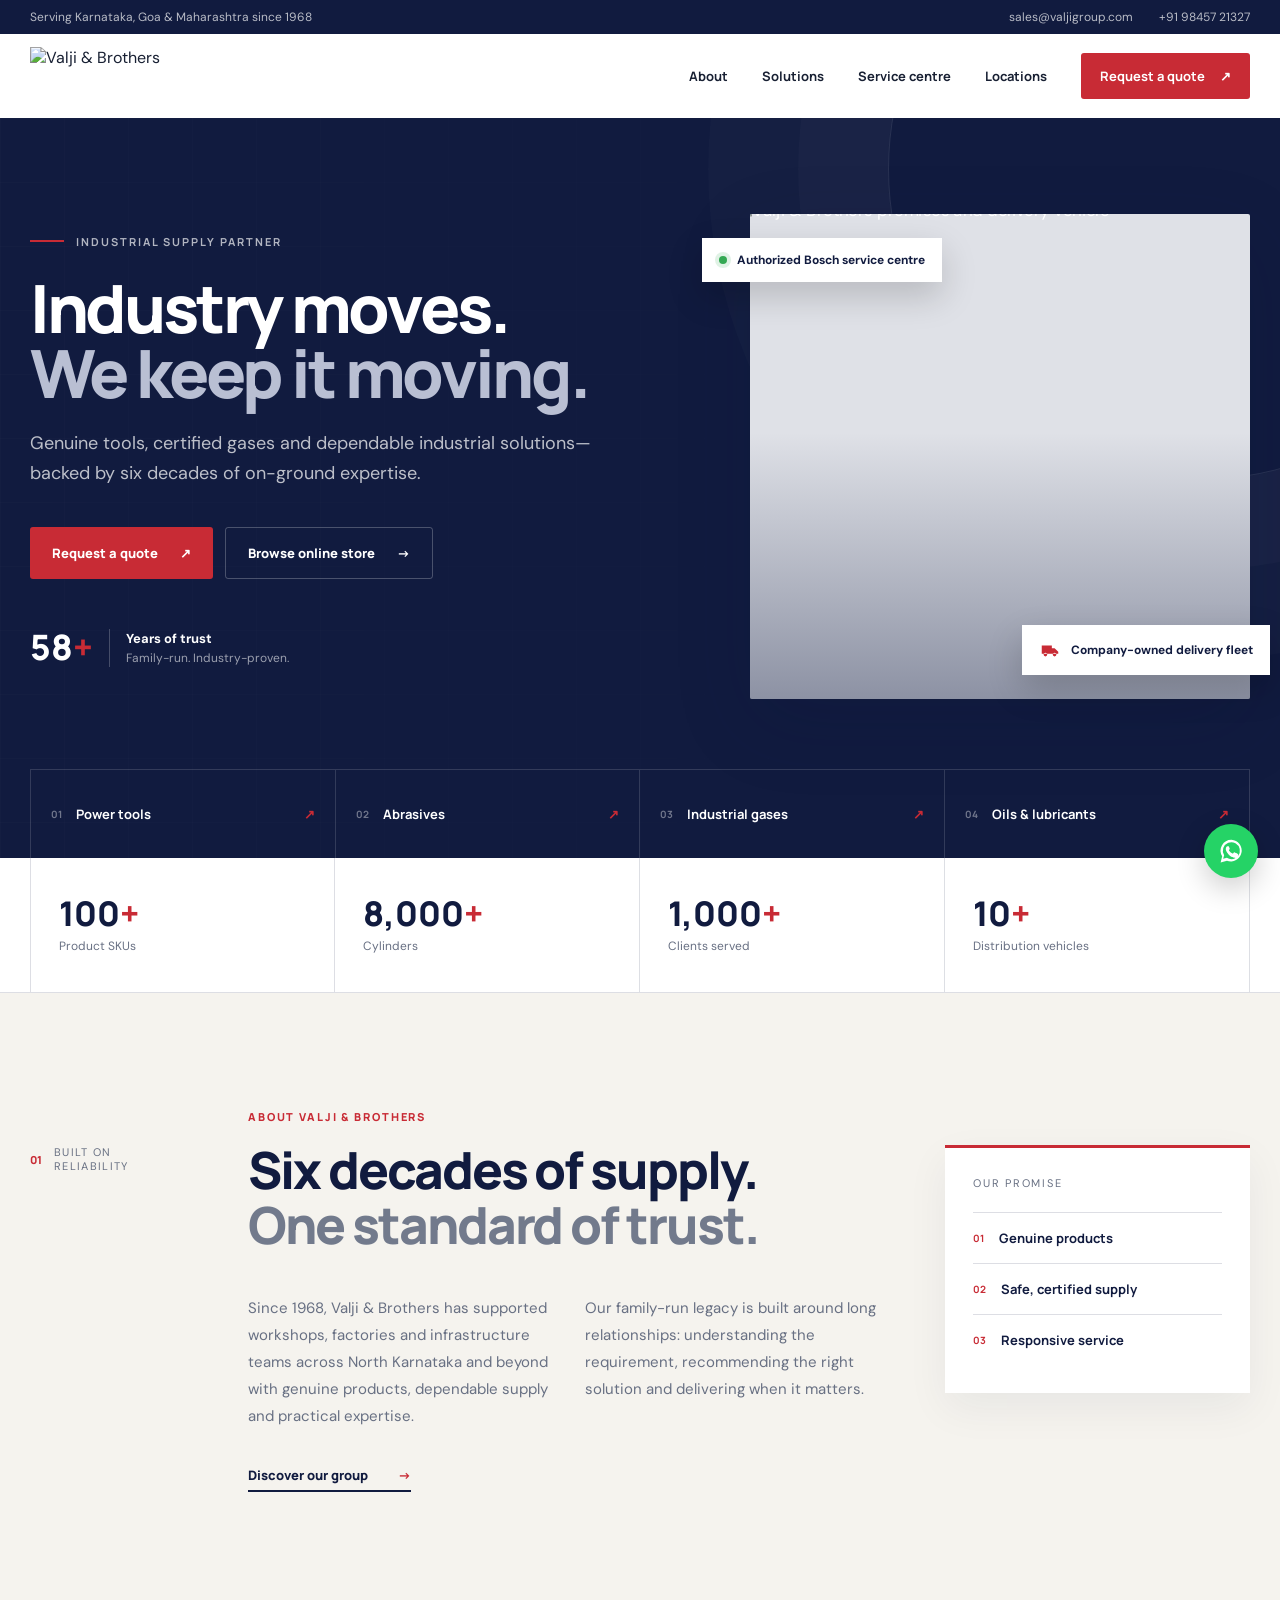
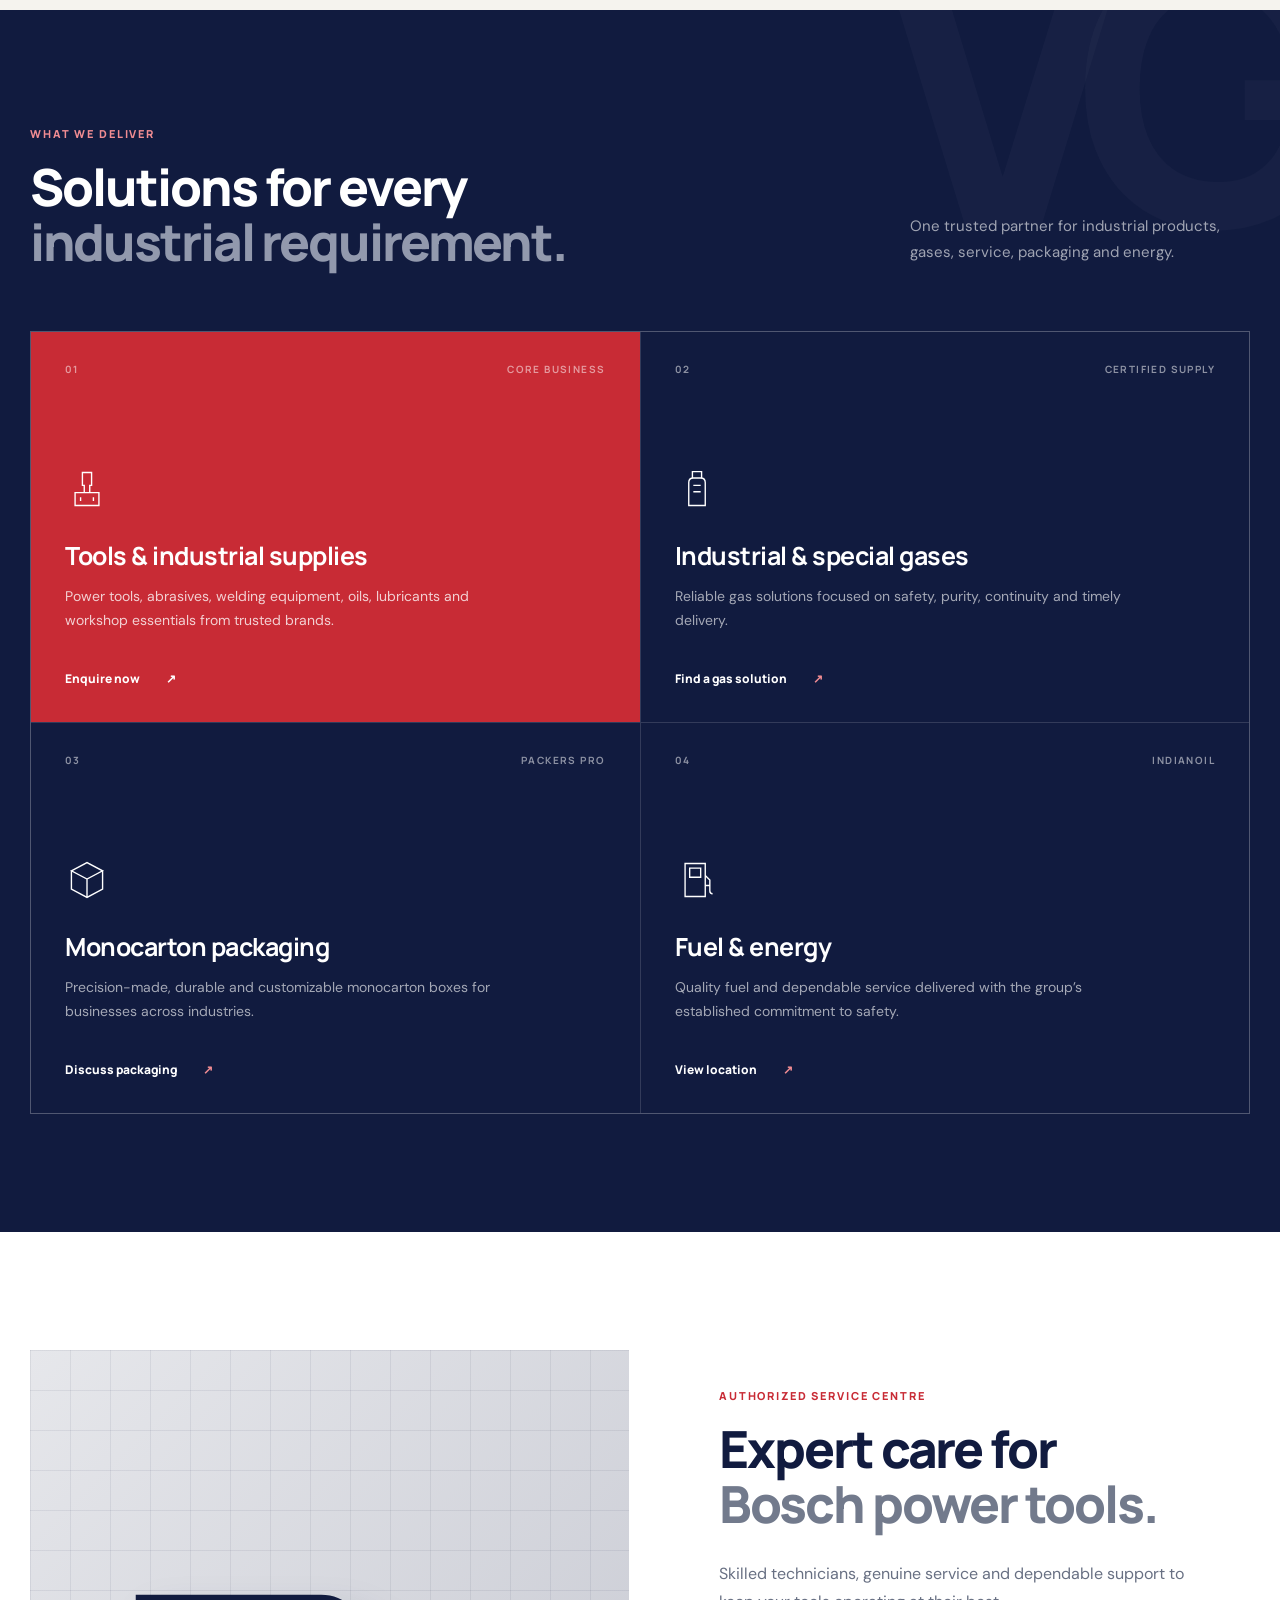
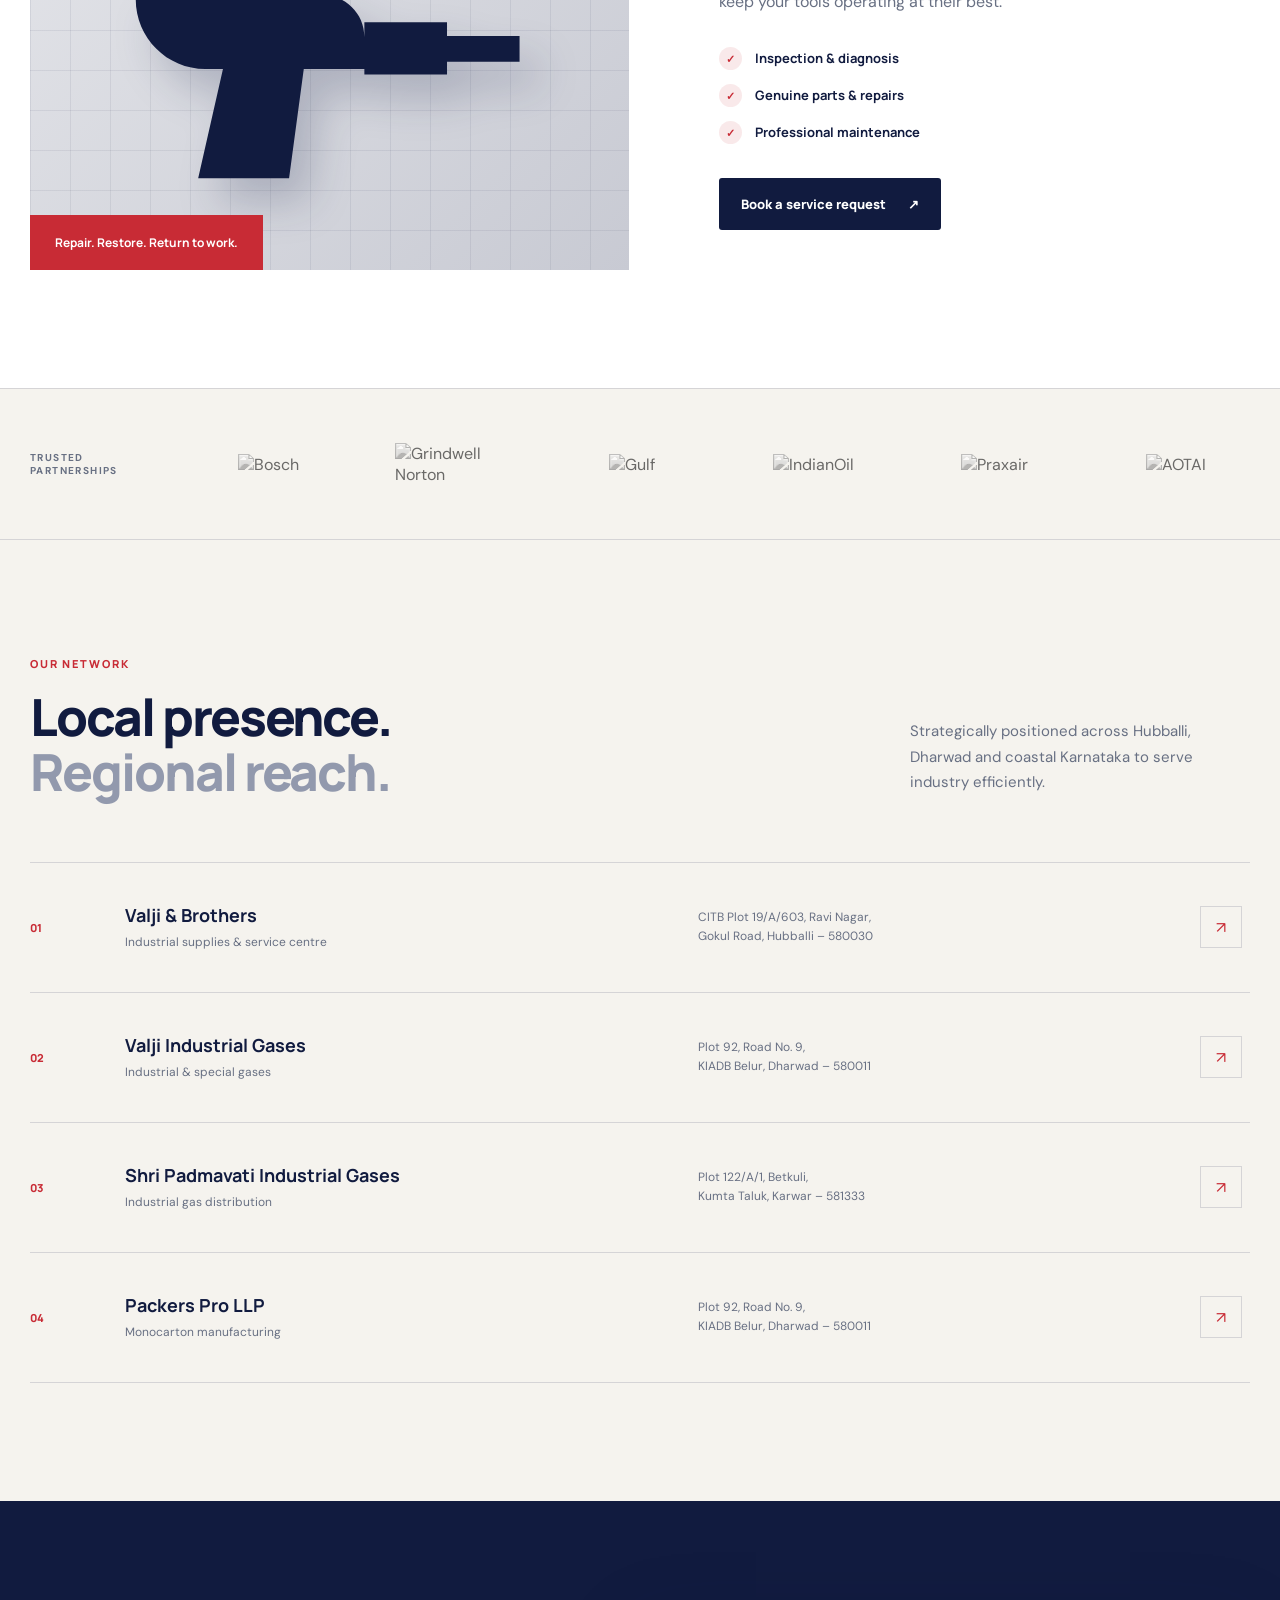
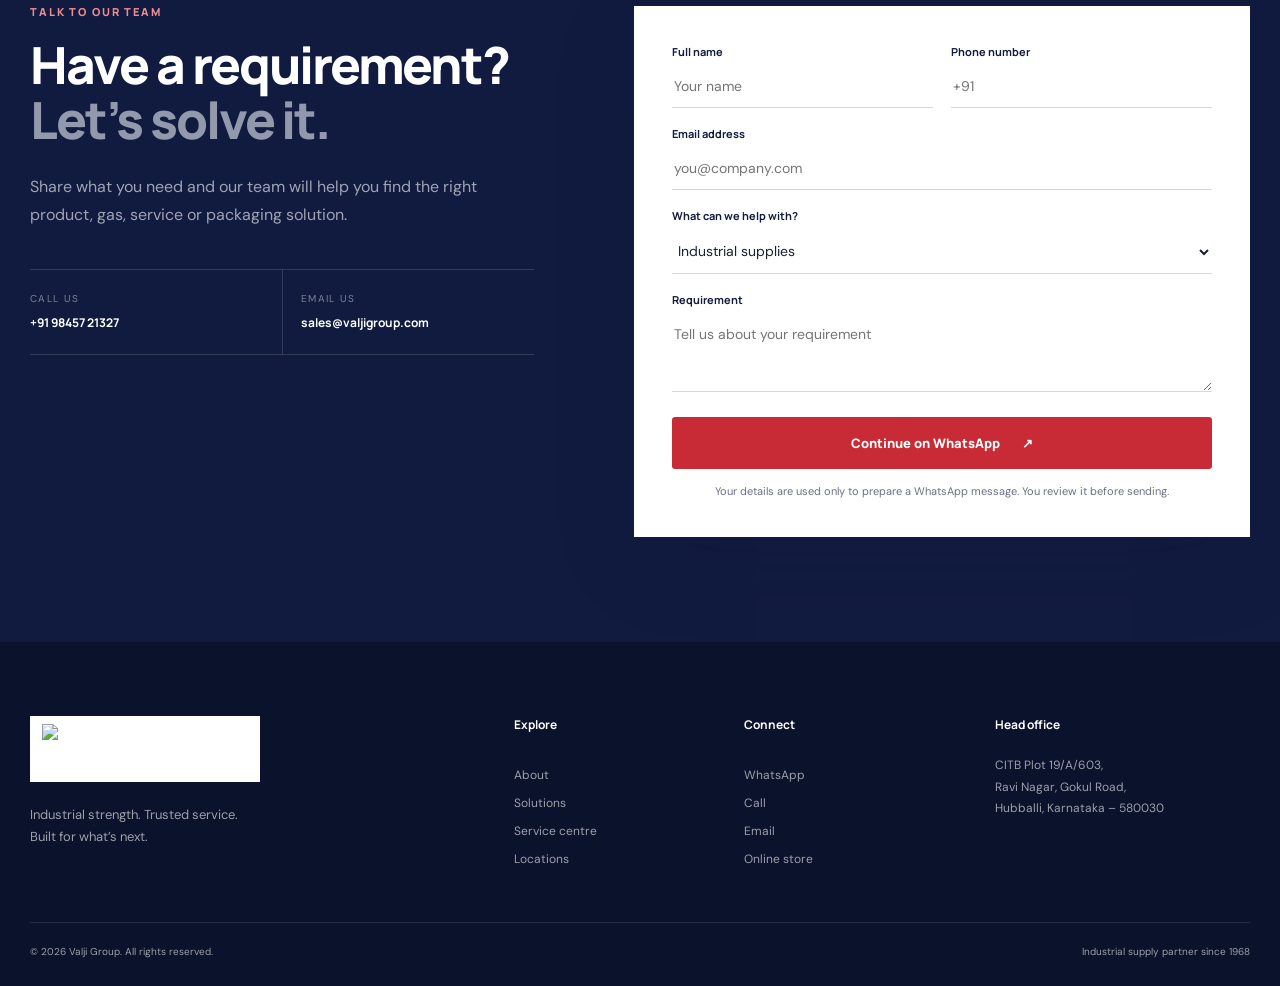
==== index.html @ becd9b1f "Build responsive Valji Group website" ====
<!doctype html>
<html lang="en">
<head>
  <meta charset="utf-8">
  <meta name="viewport" content="width=device-width, initial-scale=1">
  <meta name="theme-color" content="#111b3f">
  <title>Valji &amp; Brothers | Industrial Supplies &amp; Gases Since 1968</title>
  <meta name="description" content="Valji &amp; Brothers supplies genuine industrial tools, certified gases, lubricants and authorized Bosch service across Karnataka, Goa and Maharashtra.">
  <meta name="robots" content="index, follow, max-image-preview:large">
  <link rel="canonical" href="https://valjigroup.com/">
  <link rel="icon" href="assets/images/favicon.svg" type="image/svg+xml">
  <link rel="manifest" href="site.webmanifest">
  <meta property="og:type" content="website">
  <meta property="og:title" content="Valji &amp; Brothers | Industrial Supply Partner Since 1968">
  <meta property="og:description" content="Genuine tools, certified gases and dependable industrial solutions backed by six decades of expertise.">
  <meta property="og:url" content="https://valjigroup.com/">
  <meta property="og:image" content="https://valjigroup.com/wp-content/uploads/2025/12/Valji-And-Brothers.png">
  <meta name="twitter:card" content="summary_large_image">
  <link rel="preconnect" href="https://fonts.googleapis.com">
  <link rel="preconnect" href="https://fonts.gstatic.com" crossorigin>
  <link href="https://fonts.googleapis.com/css2?family=DM+Sans:wght@400;500;600;700&family=Manrope:wght@500;600;700;800&display=swap" rel="stylesheet">
  <link rel="stylesheet" href="assets/css/styles.css">
  <script type="application/ld+json">
  {
    "@context": "https://schema.org",
    "@type": "Organization",
    "name": "Valji & Brothers",
    "alternateName": "Valji Group",
    "url": "https://valjigroup.com/",
    "email": "sales@valjigroup.com",
    "telephone": "+91-98457-21327",
    "foundingDate": "1968",
    "address": {
      "@type": "PostalAddress",
      "streetAddress": "CITB Plot 19/A/603, Ravi Nagar, Gokul Road",
      "addressLocality": "Hubballi",
      "addressRegion": "Karnataka",
      "postalCode": "580030",
      "addressCountry": "IN"
    },
    "areaServed": ["Karnataka", "Goa", "Maharashtra"]
  }
  </script>
</head>
<body>
  <a class="skip-link" href="#main">Skip to content</a>

  <header class="site-header" data-header>
    <div class="utility-bar">
      <div class="shell utility-inner">
        <p>Serving Karnataka, Goa &amp; Maharashtra since 1968</p>
        <div class="utility-links">
          <a href="mailto:sales@valjigroup.com">sales@valjigroup.com</a>
          <a href="tel:+919845721327">+91 98457 21327</a>
        </div>
      </div>
    </div>

    <div class="shell nav-wrap">
      <a class="brand" href="#top" aria-label="Valji and Brothers home">
        <img src="https://valjigroup.com/wp-content/uploads/2025/11/VB-Logo.png" alt="Valji &amp; Brothers" width="1705" height="479" decoding="async">
      </a>

      <button class="menu-toggle" type="button" aria-expanded="false" aria-controls="primary-nav" data-menu-toggle>
        <span class="sr-only">Toggle navigation</span>
        <span></span><span></span><span></span>
      </button>

      <nav class="primary-nav" id="primary-nav" aria-label="Primary navigation" data-nav>
        <a href="#about">About</a>
        <a href="#solutions">Solutions</a>
        <a href="#service">Service centre</a>
        <a href="#locations">Locations</a>
        <a class="nav-cta" href="#contact">Request a quote <span aria-hidden="true">↗</span></a>
      </nav>
    </div>
  </header>

  <main id="main">
    <section class="hero" id="top">
      <div class="hero-grid" aria-hidden="true"></div>
      <div class="shell hero-layout">
        <div class="hero-copy reveal">
          <div class="eyebrow"><span></span> Industrial supply partner</div>
          <h1>Industry moves.<br><em>We keep it moving.</em></h1>
          <p class="hero-lede">Genuine tools, certified gases and dependable industrial solutions—backed by six decades of on-ground expertise.</p>
          <div class="hero-actions">
            <a class="button button-primary" href="#contact">Request a quote <span aria-hidden="true">↗</span></a>
            <a class="button button-ghost" href="https://store.valjigroup.com/" target="_blank" rel="noopener noreferrer">Browse online store <span aria-hidden="true">→</span></a>
          </div>
          <div class="hero-trust">
            <div class="trust-mark">58<span>+</span></div>
            <p><strong>Years of trust</strong><br>Family-run. Industry-proven.</p>
          </div>
        </div>

        <div class="hero-visual reveal reveal-delay">
          <div class="visual-frame">
            <img src="https://valjigroup.com/wp-content/uploads/2025/12/Valji-And-Brothers.png" alt="Valji &amp; Brothers premises and delivery vehicle" width="480" height="257" fetchpriority="high">
          </div>
          <div class="hero-badge hero-badge-top">
            <span class="status-dot"></span>
            Authorized Bosch service centre
          </div>
          <div class="hero-badge hero-badge-bottom">
            <svg viewBox="0 0 24 24" aria-hidden="true"><path d="M3 7h11v9H3V7Zm11 3h3l4 4v2h-7v-6ZM7 19a2 2 0 1 0 0-4 2 2 0 0 0 0 4Zm10 0a2 2 0 1 0 0-4 2 2 0 0 0 0 4Z"/></svg>
            Company-owned delivery fleet
          </div>
        </div>
      </div>

      <div class="shell category-strip reveal">
        <a href="#solutions"><span class="category-number">01</span><span>Power tools</span><b>↗</b></a>
        <a href="#solutions"><span class="category-number">02</span><span>Abrasives</span><b>↗</b></a>
        <a href="#solutions"><span class="category-number">03</span><span>Industrial gases</span><b>↗</b></a>
        <a href="#solutions"><span class="category-number">04</span><span>Oils &amp; lubricants</span><b>↗</b></a>
      </div>
    </section>

    <section class="stats" aria-label="Company statistics">
      <div class="shell stats-grid">
        <div><strong>100<span>+</span></strong><p>Product SKUs</p></div>
        <div><strong>8,000<span>+</span></strong><p>Cylinders</p></div>
        <div><strong>1,000<span>+</span></strong><p>Clients served</p></div>
        <div><strong>10<span>+</span></strong><p>Distribution vehicles</p></div>
      </div>
    </section>

    <section class="section about" id="about">
      <div class="shell about-layout">
        <div class="section-kicker reveal">
          <span>01</span>
          <p>Built on reliability</p>
        </div>
        <div class="about-main reveal">
          <p class="overline">About Valji &amp; Brothers</p>
          <h2>Six decades of supply.<br><span>One standard of trust.</span></h2>
          <div class="about-body">
            <p>Since 1968, Valji &amp; Brothers has supported workshops, factories and infrastructure teams across North Karnataka and beyond with genuine products, dependable supply and practical expertise.</p>
            <p>Our family-run legacy is built around long relationships: understanding the requirement, recommending the right solution and delivering when it matters.</p>
          </div>
          <a class="text-link" href="#locations">Discover our group <span>→</span></a>
        </div>
        <aside class="principles reveal reveal-delay">
          <p>Our promise</p>
          <ul>
            <li><span>01</span> Genuine products</li>
            <li><span>02</span> Safe, certified supply</li>
            <li><span>03</span> Responsive service</li>
          </ul>
        </aside>
      </div>
    </section>

    <section class="section solutions" id="solutions">
      <div class="shell">
        <div class="section-heading reveal">
          <div>
            <p class="overline light">What we deliver</p>
            <h2>Solutions for every<br><span>industrial requirement.</span></h2>
          </div>
          <p>One trusted partner for industrial products, gases, service, packaging and energy.</p>
        </div>

        <div class="solution-grid">
          <article class="solution-card featured reveal">
            <div class="card-top"><span>01</span><b>Core business</b></div>
            <div>
              <div class="solution-icon">
                <svg viewBox="0 0 48 48" aria-hidden="true"><path d="M19 6h10v14h-2v8h-6v-8h-2V6Zm-8 22h26v14H11V28Zm6 5v4m14-4v4"/></svg>
              </div>
              <h3>Tools &amp; industrial supplies</h3>
              <p>Power tools, abrasives, welding equipment, oils, lubricants and workshop essentials from trusted brands.</p>
              <a href="#contact">Enquire now <span>↗</span></a>
            </div>
          </article>

          <article class="solution-card reveal reveal-delay">
            <div class="card-top"><span>02</span><b>Certified supply</b></div>
            <div>
              <div class="solution-icon">
                <svg viewBox="0 0 48 48" aria-hidden="true"><path d="M19 5h10v7H19V5Zm-4 12c0-3 2-5 5-5h8c3 0 5 2 5 5v25H15V17Zm5 3h8m-8 7h8"/></svg>
              </div>
              <h3>Industrial &amp; special gases</h3>
              <p>Reliable gas solutions focused on safety, purity, continuity and timely delivery.</p>
              <a href="#contact">Find a gas solution <span>↗</span></a>
            </div>
          </article>

          <article class="solution-card reveal">
            <div class="card-top"><span>03</span><b>Packers Pro</b></div>
            <div>
              <div class="solution-icon">
                <svg viewBox="0 0 48 48" aria-hidden="true"><path d="m7 14 17-9 17 9-17 9-17-9Zm0 0v20l17 9 17-9V14M24 23v20"/></svg>
              </div>
              <h3>Monocarton packaging</h3>
              <p>Precision-made, durable and customizable monocarton boxes for businesses across industries.</p>
              <a href="#contact">Discuss packaging <span>↗</span></a>
            </div>
          </article>

          <article class="solution-card reveal reveal-delay">
            <div class="card-top"><span>04</span><b>IndianOil</b></div>
            <div>
              <div class="solution-icon">
                <svg viewBox="0 0 48 48" aria-hidden="true"><path d="M11 6h22v36H11V6Zm5 5h12v10H16V11Zm17 8 5 5v12c0 2 1 3 3 3m-8-9h5"/></svg>
              </div>
              <h3>Fuel &amp; energy</h3>
              <p>Quality fuel and dependable service delivered with the group’s established commitment to safety.</p>
              <a href="#locations">View location <span>↗</span></a>
            </div>
          </article>
        </div>
      </div>
    </section>

    <section class="section service" id="service">
      <div class="shell service-layout">
        <div class="service-visual reveal">
          <div class="service-photo">
            <div class="tool-silhouette" aria-hidden="true">
              <svg viewBox="0 0 600 440"><path d="M123 187h168c26 0 47 20 47 46v35H165c-42 0-76-34-76-76v-5h34Zm215 30h90v57h-90v-57Zm90 15h79v28h-79v-28ZM184 268h88l-16 119h-99l27-119Z"/></svg>
            </div>
            <div class="service-label">Repair. Restore. Return to work.</div>
          </div>
        </div>
        <div class="service-copy reveal reveal-delay">
          <p class="overline">Authorized service centre</p>
          <h2>Expert care for<br><span>Bosch power tools.</span></h2>
          <p>Skilled technicians, genuine service and dependable support to keep your tools operating at their best.</p>
          <ul class="check-list">
            <li><span>✓</span> Inspection &amp; diagnosis</li>
            <li><span>✓</span> Genuine parts &amp; repairs</li>
            <li><span>✓</span> Professional maintenance</li>
          </ul>
          <a class="button button-dark" href="#contact">Book a service request <span>↗</span></a>
        </div>
      </div>
    </section>

    <section class="partners" aria-label="Brand partners">
      <div class="shell partners-inner">
        <p>Trusted partnerships</p>
        <div class="partner-logos">
          <img src="https://valjigroup.com/wp-content/uploads/2025/12/Bosch.png" alt="Bosch" loading="lazy" decoding="async">
          <img src="https://valjigroup.com/wp-content/uploads/2025/12/Grindwell-Norton.png" alt="Grindwell Norton" loading="lazy" decoding="async">
          <img src="https://valjigroup.com/wp-content/uploads/2025/12/Gulf.png" alt="Gulf" loading="lazy" decoding="async">
          <img src="https://valjigroup.com/wp-content/uploads/2025/12/Indian-Oil.png" alt="IndianOil" loading="lazy" decoding="async">
          <img src="https://valjigroup.com/wp-content/uploads/2025/12/Praxair.png" alt="Praxair" loading="lazy" decoding="async">
          <img src="https://valjigroup.com/wp-content/uploads/2025/12/AOTAI.png" alt="AOTAI" loading="lazy" decoding="async">
        </div>
      </div>
    </section>

    <section class="section locations" id="locations">
      <div class="shell">
        <div class="section-heading dark-heading reveal">
          <div>
            <p class="overline">Our network</p>
            <h2>Local presence.<br><span>Regional reach.</span></h2>
          </div>
          <p>Strategically positioned across Hubballi, Dharwad and coastal Karnataka to serve industry efficiently.</p>
        </div>

        <div class="location-list reveal">
          <article>
            <span class="location-index">01</span>
            <div><h3>Valji &amp; Brothers</h3><p>Industrial supplies &amp; service centre</p></div>
            <address>CITB Plot 19/A/603, Ravi Nagar,<br>Gokul Road, Hubballi – 580030</address>
            <a href="#contact" aria-label="Contact Valji and Brothers">↗</a>
          </article>
          <article>
            <span class="location-index">02</span>
            <div><h3>Valji Industrial Gases</h3><p>Industrial &amp; special gases</p></div>
            <address>Plot 92, Road No. 9,<br>KIADB Belur, Dharwad – 580011</address>
            <a href="#contact" aria-label="Contact Valji Industrial Gases">↗</a>
          </article>
          <article>
            <span class="location-index">03</span>
            <div><h3>Shri Padmavati Industrial Gases</h3><p>Industrial gas distribution</p></div>
            <address>Plot 122/A/1, Betkuli,<br>Kumta Taluk, Karwar – 581333</address>
            <a href="#contact" aria-label="Contact Shri Padmavati Industrial Gases">↗</a>
          </article>
          <article>
            <span class="location-index">04</span>
            <div><h3>Packers Pro LLP</h3><p>Monocarton manufacturing</p></div>
            <address>Plot 92, Road No. 9,<br>KIADB Belur, Dharwad – 580011</address>
            <a href="#contact" aria-label="Contact Packers Pro">↗</a>
          </article>
        </div>
      </div>
    </section>

    <section class="contact" id="contact">
      <div class="shell contact-layout">
        <div class="contact-copy reveal">
          <p class="overline light">Talk to our team</p>
          <h2>Have a requirement?<br><span>Let’s solve it.</span></h2>
          <p>Share what you need and our team will help you find the right product, gas, service or packaging solution.</p>
          <div class="contact-options">
            <a href="tel:+919845721327"><small>Call us</small><strong>+91 98457 21327</strong></a>
            <a href="mailto:sales@valjigroup.com"><small>Email us</small><strong>sales@valjigroup.com</strong></a>
          </div>
        </div>

        <form class="enquiry-form reveal reveal-delay" data-enquiry-form>
          <div class="field-row">
            <label>Full name<input type="text" name="name" placeholder="Your name" autocomplete="name" required></label>
            <label>Phone number<input type="tel" name="phone" placeholder="+91" autocomplete="tel" inputmode="tel" required></label>
          </div>
          <label>Email address<input type="email" name="email" placeholder="you@company.com" autocomplete="email"></label>
          <label>What can we help with?
            <select name="requirement" required>
              <option>Industrial supplies</option>
              <option>Industrial gases</option>
              <option>Bosch tool service</option>
              <option>Monocarton packaging</option>
              <option>Other requirement</option>
            </select>
          </label>
          <label>Requirement<textarea name="message" rows="3" placeholder="Tell us about your requirement" required></textarea></label>
          <button class="button button-primary" type="submit">Continue on WhatsApp <span>↗</span></button>
          <p class="form-note" data-form-note>Your details are used only to prepare a WhatsApp message. You review it before sending.</p>
        </form>
      </div>
    </section>
  </main>

  <footer class="site-footer">
    <div class="shell footer-main">
      <div>
        <a class="brand brand-footer" href="#top"><img src="https://valjigroup.com/wp-content/uploads/2025/11/VB-Logo.png" alt="Valji &amp; Brothers" width="1705" height="479" loading="lazy" decoding="async"></a>
        <p>Industrial strength. Trusted service.<br>Built for what’s next.</p>
      </div>
      <div class="footer-links"><h3>Explore</h3><a href="#about">About</a><a href="#solutions">Solutions</a><a href="#service">Service centre</a><a href="#locations">Locations</a></div>
      <div class="footer-links"><h3>Connect</h3><a href="https://wa.me/919845721327" target="_blank" rel="noopener noreferrer">WhatsApp</a><a href="tel:+919845721327">Call</a><a href="mailto:sales@valjigroup.com">Email</a><a href="https://store.valjigroup.com/" target="_blank" rel="noopener noreferrer">Online store</a></div>
      <div class="footer-address"><h3>Head office</h3><p>CITB Plot 19/A/603,<br>Ravi Nagar, Gokul Road,<br>Hubballi, Karnataka – 580030</p></div>
    </div>
    <div class="shell footer-bottom"><p>© <span data-year>2026</span> Valji Group. All rights reserved.</p><p>Industrial supply partner since 1968</p></div>
  </footer>

  <a class="whatsapp" href="https://wa.me/919845721327?text=Hello%20Valji%20%26%20Brothers%2C%20I%20have%20an%20industrial%20requirement." target="_blank" rel="noopener noreferrer" aria-label="Contact Valji and Brothers on WhatsApp">
    <svg viewBox="0 0 32 32" aria-hidden="true"><path d="M16 3A12 12 0 0 0 5.7 21.2L4 28l7-1.8A12 12 0 1 0 16 3Zm0 21.5c-1.8 0-3.6-.5-5.1-1.5l-4.1 1.1 1.1-4A9.4 9.4 0 1 1 16 24.5Zm5.2-6.8c-.3-.1-1.7-.8-1.9-.9-.3-.1-.5-.1-.7.2l-.9 1.1c-.2.2-.4.2-.7.1a7.7 7.7 0 0 1-3.8-3.3c-.3-.5.3-.5.8-1.6.1-.2 0-.5 0-.6l-.9-2.1c-.2-.6-.5-.5-.7-.5h-.6c-.2 0-.6.1-.9.4-.3.4-1.2 1.2-1.2 2.9s1.2 3.3 1.4 3.6c.2.2 2.4 3.7 5.9 5.2 2.2.9 3.1 1 4.2.8 1.3-.2 1.7-1.2 1.9-2.2.2-.9.2-1.7.1-1.8-.1-.2-.3-.3-.6-.4Z"/></svg>
  </a>

  <noscript>This website works without JavaScript, but mobile navigation and the WhatsApp enquiry helper require it.</noscript>
  <script src="assets/js/main.js" defer></script>
</body>
</html>
---- assets/css/styles.css ----
/* Valji Group production stylesheet */
:root {
  --navy: #111b3f;
  --navy-2: #182454;
  --red: #c82b35;
  --red-dark: #a91e29;
  --ink: #182033;
  --muted: #687083;
  --paper: #f5f3ee;
  --white: #fff;
  --line: rgba(17, 27, 63, .14);
  --shell: min(1220px, calc(100% - 40px));
  --shadow: 0 24px 80px rgba(14, 24, 57, .14);
}

* { box-sizing: border-box; }
html { scroll-behavior: smooth; }
body { margin: 0; font-family: "DM Sans", sans-serif; color: var(--ink); background: var(--paper); -webkit-font-smoothing: antialiased; }
body.menu-open { overflow: hidden; }
img { display: block; max-width: 100%; }
a { color: inherit; text-decoration: none; }
button, input, select, textarea { font: inherit; }
.shell { width: var(--shell); margin-inline: auto; }
.sr-only { position: absolute; width: 1px; height: 1px; padding: 0; margin: -1px; overflow: hidden; clip: rect(0,0,0,0); white-space: nowrap; border: 0; }
.skip-link { position: fixed; z-index: 1000; left: 16px; top: 16px; transform: translateY(-150%); background: var(--white); padding: 12px 16px; border-radius: 4px; }
.skip-link:focus { transform: translateY(0); }

.site-header { position: sticky; z-index: 100; top: 0; background: var(--white); transition: box-shadow .2s ease; }
.site-header.is-scrolled { box-shadow: 0 8px 30px rgba(17, 27, 63, .1); }
.utility-bar { background: var(--navy); color: rgba(255,255,255,.7); font-size: 12px; }
.utility-inner { min-height: 34px; display: flex; align-items: center; justify-content: space-between; }
.utility-inner p { margin: 0; }
.utility-links { display: flex; gap: 26px; }
.utility-links a:hover { color: var(--white); }
.nav-wrap { height: 84px; display: flex; align-items: center; justify-content: space-between; }
.brand { width: 246px; }
.brand img { width: 100%; height: 58px; object-fit: contain; object-position: left center; }
.primary-nav { display: flex; align-items: center; gap: 34px; font-family: "Manrope", sans-serif; font-size: 13px; font-weight: 700; }
.primary-nav > a:not(.nav-cta) { position: relative; padding-block: 12px; }
.primary-nav > a:not(.nav-cta)::after { content: ""; position: absolute; left: 0; bottom: 5px; width: 0; height: 2px; background: var(--red); transition: width .25s ease; }
.primary-nav > a:hover::after { width: 100%; }
.nav-cta { padding: 14px 19px; background: var(--red); color: var(--white); border-radius: 3px; }
.nav-cta:hover { background: var(--red-dark); }
.nav-cta span { margin-left: 12px; }
.menu-toggle { display: none; background: none; border: 0; padding: 8px; }
.menu-toggle span:not(.sr-only) { display: block; width: 26px; height: 2px; margin: 5px 0; background: var(--navy); transition: .25s ease; }

.hero { position: relative; overflow: hidden; color: var(--white); background: var(--navy); padding: 86px 0 0; }
.hero::before { content: ""; position: absolute; width: 620px; height: 620px; right: -230px; top: -260px; border: 1px solid rgba(255,255,255,.1); border-radius: 50%; box-shadow: 0 0 0 90px rgba(255,255,255,.018), 0 0 0 180px rgba(255,255,255,.014); }
.hero-grid { position: absolute; inset: 0; opacity: .12; background-image: linear-gradient(rgba(255,255,255,.11) 1px, transparent 1px), linear-gradient(90deg, rgba(255,255,255,.11) 1px, transparent 1px); background-size: 64px 64px; mask-image: linear-gradient(to right, #000, transparent 76%); }
.hero-layout { position: relative; display: grid; grid-template-columns: 1.04fr .96fr; gap: 78px; align-items: center; }
.eyebrow { display: flex; align-items: center; gap: 12px; text-transform: uppercase; letter-spacing: .18em; font: 700 11px/1 "Manrope", sans-serif; color: rgba(255,255,255,.68); }
.eyebrow span { width: 34px; height: 2px; background: var(--red); }
.hero h1 { margin: 28px 0 24px; font: 800 clamp(52px, 5.2vw, 80px)/.98 "Manrope", sans-serif; letter-spacing: -.045em; }
.hero h1 em { color: #b9bfd3; font-style: normal; }
.hero-lede { max-width: 620px; margin: 0; color: rgba(255,255,255,.72); font-size: 18px; line-height: 1.65; }
.hero-actions { display: flex; flex-wrap: wrap; gap: 12px; margin-top: 38px; }
.button { display: inline-flex; min-height: 52px; align-items: center; justify-content: center; gap: 22px; border: 0; border-radius: 3px; padding: 0 22px; font-family: "Manrope", sans-serif; font-size: 13px; font-weight: 800; cursor: pointer; transition: transform .2s ease, background .2s ease; }
.button:hover { transform: translateY(-2px); }
.button-primary { background: var(--red); color: var(--white); }
.button-primary:hover { background: var(--red-dark); }
.button-ghost { border: 1px solid rgba(255,255,255,.24); color: var(--white); }
.button-ghost:hover { background: rgba(255,255,255,.08); }
.button-dark { color: var(--white); background: var(--navy); }
.hero-trust { display: flex; align-items: center; gap: 16px; margin-top: 50px; }
.trust-mark { font: 800 35px/1 "Manrope", sans-serif; }
.trust-mark span { color: var(--red); }
.hero-trust p { margin: 0; padding-left: 16px; border-left: 1px solid rgba(255,255,255,.22); color: rgba(255,255,255,.58); font-size: 12px; line-height: 1.55; }
.hero-trust strong { color: var(--white); font-size: 13px; }
.hero-visual { position: relative; min-height: 495px; }
.visual-frame { position: absolute; inset: 10px 0 0 48px; overflow: hidden; background: #dfe1e7; border-radius: 2px; box-shadow: var(--shadow); }
.visual-frame::after { content: ""; position: absolute; inset: 0; background: linear-gradient(180deg, transparent 45%, rgba(17,27,63,.4)); }
.visual-frame img { width: 100%; height: 100%; object-fit: cover; transform: scale(1.06); image-rendering: auto; }
.hero-badge { position: absolute; z-index: 2; display: flex; align-items: center; gap: 10px; background: var(--white); color: var(--navy); box-shadow: 0 14px 35px rgba(0,0,0,.18); padding: 14px 17px; font-size: 12px; font-weight: 700; }
.hero-badge-top { top: 34px; left: 0; }
.hero-badge-bottom { right: -20px; bottom: 24px; }
.hero-badge svg { width: 22px; fill: var(--red); }
.status-dot { width: 8px; height: 8px; border-radius: 50%; background: #34a853; box-shadow: 0 0 0 4px rgba(52,168,83,.15); }
.category-strip { position: relative; display: grid; grid-template-columns: repeat(4, 1fr); margin-top: 70px; border-top: 1px solid rgba(255,255,255,.14); border-inline: 1px solid rgba(255,255,255,.14); }
.category-strip a { display: grid; grid-template-columns: auto 1fr auto; align-items: center; gap: 14px; min-height: 88px; padding: 0 20px; border-right: 1px solid rgba(255,255,255,.14); font: 700 13px "Manrope", sans-serif; transition: background .2s ease; }
.category-strip a:last-child { border-right: 0; }
.category-strip a:hover { background: rgba(255,255,255,.08); }
.category-number { color: rgba(255,255,255,.4); font-size: 10px; }
.category-strip b { color: var(--red); }

.stats { background: var(--white); border-bottom: 1px solid var(--line); }
.stats-grid { display: grid; grid-template-columns: repeat(4, 1fr); }
.stats-grid > div { padding: 38px 28px; border-right: 1px solid var(--line); }
.stats-grid > div:first-child { border-left: 1px solid var(--line); }
.stats strong { display: block; font: 800 34px/1 "Manrope", sans-serif; color: var(--navy); }
.stats strong span { color: var(--red); }
.stats p { margin: 8px 0 0; color: var(--muted); font-size: 12px; }

.section { padding: 118px 0; }
.overline { margin: 0 0 20px; color: var(--red); font: 800 11px/1 "Manrope", sans-serif; letter-spacing: .17em; text-transform: uppercase; }
.overline.light { color: #f08c92; }
.section h2 { margin: 0; color: var(--navy); font: 800 clamp(38px, 4vw, 58px)/1.08 "Manrope", sans-serif; letter-spacing: -.04em; }
.section h2 span { color: #727a8c; }
.about { background: var(--paper); }
.about-layout { display: grid; grid-template-columns: 160px 1fr 305px; gap: 58px; align-items: start; }
.section-kicker { display: flex; align-items: center; gap: 12px; padding-top: 34px; }
.section-kicker span { color: var(--red); font: 800 11px "Manrope", sans-serif; }
.section-kicker p { margin: 0; color: var(--muted); font-size: 11px; text-transform: uppercase; letter-spacing: .12em; }
.about-body { display: grid; grid-template-columns: 1fr 1fr; gap: 35px; margin-top: 42px; }
.about-body p { margin: 0; color: var(--muted); font-size: 15px; line-height: 1.8; }
.text-link { display: inline-flex; gap: 30px; margin-top: 36px; padding-bottom: 6px; border-bottom: 2px solid var(--navy); color: var(--navy); font: 800 13px "Manrope", sans-serif; }
.text-link span { color: var(--red); }
.principles { margin-top: 34px; background: var(--white); border-top: 3px solid var(--red); padding: 28px; box-shadow: 0 15px 40px rgba(16, 27, 63, .06); }
.principles > p { margin: 0 0 22px; color: var(--muted); font-size: 11px; text-transform: uppercase; letter-spacing: .16em; }
.principles ul { margin: 0; padding: 0; list-style: none; }
.principles li { display: flex; align-items: center; gap: 15px; padding: 16px 0; border-top: 1px solid var(--line); font: 700 13px "Manrope", sans-serif; color: var(--navy); }
.principles li span { color: var(--red); font-size: 10px; }

.solutions { position: relative; overflow: hidden; background: var(--navy); color: var(--white); }
.solutions::after { content: "VG"; position: absolute; right: -30px; top: -120px; color: rgba(255,255,255,.025); font: 800 380px/1 "Manrope", sans-serif; letter-spacing: -.12em; pointer-events: none; }
.section-heading { position: relative; z-index: 1; display: flex; align-items: end; justify-content: space-between; gap: 60px; margin-bottom: 62px; }
.section-heading h2 { color: var(--white); }
.section-heading h2 span { color: #9299ad; }
.section-heading > p { width: 340px; margin: 0 0 4px; color: rgba(255,255,255,.6); font-size: 15px; line-height: 1.7; }
.solution-grid { position: relative; z-index: 1; display: grid; grid-template-columns: repeat(2, 1fr); gap: 1px; background: rgba(255,255,255,.14); border: 1px solid rgba(255,255,255,.14); }
.solution-card { min-height: 390px; display: flex; flex-direction: column; justify-content: space-between; background: var(--navy); padding: 30px 34px 34px; transition: background .25s ease, transform .25s ease; }
.solution-card:hover { background: var(--navy-2); }
.solution-card.featured { background: var(--red); }
.solution-card.featured:hover { background: var(--red-dark); }
.card-top { display: flex; justify-content: space-between; color: rgba(255,255,255,.52); font: 700 10px "Manrope", sans-serif; text-transform: uppercase; letter-spacing: .14em; }
.solution-icon svg { width: 44px; height: 44px; fill: none; stroke: currentColor; stroke-width: 1.5; margin-bottom: 25px; }
.solution-card h3 { margin: 0 0 14px; font: 700 25px/1.2 "Manrope", sans-serif; letter-spacing: -.02em; }
.solution-card p { max-width: 450px; min-height: 54px; margin: 0 0 28px; color: rgba(255,255,255,.62); font-size: 14px; line-height: 1.7; }
.solution-card.featured p { color: rgba(255,255,255,.78); }
.solution-card a { display: inline-flex; align-items: center; gap: 26px; font: 800 12px "Manrope", sans-serif; }
.solution-card a span { color: #f08c92; }
.solution-card.featured a span { color: var(--white); }

.service { background: var(--white); }
.service-layout { display: grid; grid-template-columns: 1.06fr .94fr; gap: 90px; align-items: center; }
.service-photo { position: relative; overflow: hidden; height: 520px; background: linear-gradient(135deg, #e6e7eb, #c8cad3); }
.service-photo::before { content: ""; position: absolute; inset: 0; background-image: linear-gradient(rgba(17,27,63,.07) 1px, transparent 1px), linear-gradient(90deg, rgba(17,27,63,.07) 1px, transparent 1px); background-size: 40px 40px; }
.tool-silhouette { position: absolute; inset: 30px 0 0; display: grid; place-items: center; }
.tool-silhouette svg { width: 92%; fill: var(--navy); filter: drop-shadow(18px 24px 20px rgba(17,27,63,.2)); }
.service-label { position: absolute; left: 0; bottom: 0; padding: 19px 25px; background: var(--red); color: var(--white); font: 700 12px "Manrope", sans-serif; }
.service-copy { padding-right: 30px; }
.service-copy > p:not(.overline) { margin: 28px 0 0; color: var(--muted); line-height: 1.8; }
.check-list { list-style: none; margin: 30px 0 34px; padding: 0; display: grid; gap: 14px; }
.check-list li { color: var(--navy); font: 700 13px "Manrope", sans-serif; }
.check-list span { display: inline-grid; place-items: center; width: 23px; height: 23px; margin-right: 10px; border-radius: 50%; background: rgba(200,43,53,.1); color: var(--red); font-size: 11px; }

.partners { background: var(--paper); border-block: 1px solid var(--line); }
.partners-inner { min-height: 150px; display: flex; align-items: center; gap: 60px; }
.partners-inner > p { flex: 0 0 105px; margin: 0; color: var(--muted); font-size: 10px; font-weight: 700; text-transform: uppercase; letter-spacing: .14em; }
.partner-logos { flex: 1; display: grid; grid-template-columns: repeat(6, 1fr); align-items: center; gap: 34px; }
.partner-logos img { max-width: 110px; max-height: 50px; margin: auto; object-fit: contain; filter: grayscale(1); opacity: .65; transition: .2s ease; }
.partner-logos img:hover { filter: none; opacity: 1; }

.locations { background: var(--paper); }
.dark-heading h2 { color: var(--navy); }
.dark-heading > p { color: var(--muted); }
.location-list { border-top: 1px solid var(--line); }
.location-list article { display: grid; grid-template-columns: 60px 1.15fr 1fr 50px; gap: 35px; align-items: center; min-height: 130px; border-bottom: 1px solid var(--line); transition: background .2s ease, padding .2s ease; }
.location-list article:hover { background: var(--white); padding-inline: 18px; }
.location-index { color: var(--red); font: 800 11px "Manrope", sans-serif; }
.location-list h3 { margin: 0 0 6px; color: var(--navy); font: 700 18px "Manrope", sans-serif; }
.location-list p, .location-list address { margin: 0; color: var(--muted); font-size: 12px; font-style: normal; line-height: 1.6; }
.location-list a { display: grid; place-items: center; width: 42px; height: 42px; border: 1px solid var(--line); color: var(--red); }
.location-list a:hover { color: var(--white); background: var(--red); }

.contact { padding: 105px 0; background: var(--navy); color: var(--white); }
.contact-layout { display: grid; grid-template-columns: .9fr 1.1fr; gap: 100px; align-items: start; }
.contact h2 { margin: 0; font: 800 clamp(38px, 4vw, 58px)/1.08 "Manrope", sans-serif; letter-spacing: -.04em; }
.contact h2 span { color: #9299ad; }
.contact-copy > p:not(.overline) { max-width: 500px; margin: 26px 0 40px; color: rgba(255,255,255,.6); line-height: 1.75; }
.contact-options { display: grid; grid-template-columns: repeat(2, 1fr); border-block: 1px solid rgba(255,255,255,.14); }
.contact-options a { padding: 22px 18px 22px 0; }
.contact-options a + a { padding-left: 18px; border-left: 1px solid rgba(255,255,255,.14); }
.contact-options small { display: block; margin-bottom: 6px; color: rgba(255,255,255,.45); font-size: 10px; text-transform: uppercase; letter-spacing: .13em; }
.contact-options strong { font: 700 12px "Manrope", sans-serif; }
.enquiry-form { background: var(--white); color: var(--ink); padding: 38px; box-shadow: var(--shadow); }
.field-row { display: grid; grid-template-columns: 1fr 1fr; gap: 18px; }
.enquiry-form label { display: block; margin-bottom: 18px; color: var(--navy); font: 700 11px "Manrope", sans-serif; }
.enquiry-form input, .enquiry-form select, .enquiry-form textarea { width: 100%; margin-top: 8px; border: 0; border-bottom: 1px solid #d5d8e0; border-radius: 0; padding: 10px 2px 12px; outline: none; color: var(--ink); background: var(--white); font: 400 14px "DM Sans", sans-serif; resize: vertical; }
.enquiry-form input:focus, .enquiry-form select:focus, .enquiry-form textarea:focus { border-color: var(--red); }
.enquiry-form .button { width: 100%; margin-top: 4px; }
.form-note { display: block; margin: 14px 0 0; color: var(--muted); font-size: 11px; line-height: 1.5; text-align: center; }
.form-note.success { color: #18733a; }
.form-note.error { color: var(--red-dark); }
.enquiry-form button[disabled] { cursor: wait; opacity: .72; transform: none; }

.site-footer { background: #0b122b; color: rgba(255,255,255,.6); }
.footer-main { display: grid; grid-template-columns: 2fr .8fr .9fr 1.2fr; gap: 60px; padding: 74px 0 55px; }
.brand-footer { display: block; width: 230px; padding: 8px 12px; background: var(--white); }
.brand-footer img { height: 50px; }
.footer-main > div:first-child p { margin: 22px 0 0; font-size: 13px; line-height: 1.7; }
.footer-main h3 { margin: 0 0 22px; color: var(--white); font: 700 12px "Manrope", sans-serif; }
.footer-links { display: grid; align-content: start; gap: 12px; }
.footer-links a { font-size: 12px; }
.footer-links a:hover { color: var(--white); }
.footer-address p { margin: 0; font-size: 12px; line-height: 1.8; }
.footer-bottom { display: flex; justify-content: space-between; border-top: 1px solid rgba(255,255,255,.1); padding: 22px 0 28px; font-size: 10px; }
.footer-bottom p { margin: 0; }
.whatsapp { position: fixed; z-index: 90; right: 22px; bottom: 22px; display: grid; place-items: center; width: 54px; height: 54px; border-radius: 50%; background: #25d366; color: var(--white); box-shadow: 0 10px 30px rgba(0,0,0,.2); transition: transform .2s ease; }
.whatsapp:hover { transform: translateY(-3px) scale(1.03); }
.whatsapp svg { width: 29px; fill: currentColor; }

.reveal { opacity: 0; transform: translateY(20px); transition: opacity .65s ease, transform .65s ease; }
.reveal-delay { transition-delay: .12s; }
.reveal.is-visible { opacity: 1; transform: none; }

:focus-visible { outline: 3px solid #f5a2a7; outline-offset: 4px; }
input:focus-visible, select:focus-visible, textarea:focus-visible { outline: 2px solid var(--red); outline-offset: 2px; }

@media (max-width: 1050px) {
  .primary-nav { gap: 20px; }
  .about-layout { grid-template-columns: 120px 1fr; }
  .principles { grid-column: 2; margin-top: 0; }
  .service-layout { gap: 50px; }
  .partner-logos { grid-template-columns: repeat(3, 1fr); row-gap: 24px; padding-block: 30px; }
}

@media (max-width: 820px) {
  :root { --shell: min(100% - 32px, 720px); }
  .utility-bar { display: none; }
  .nav-wrap { height: 74px; }
  .brand { width: 210px; }
  .brand img { height: 48px; }
  .menu-toggle { display: block; position: relative; z-index: 3; }
  .primary-nav { position: fixed; z-index: 2; inset: 0; display: flex; flex-direction: column; align-items: flex-start; justify-content: center; gap: 6px; padding: 70px 9vw; background: var(--white); transform: translateX(100%); transition: transform .3s ease; }
  .primary-nav.open { transform: translateX(0); }
  .primary-nav > a { font-size: 24px; }
  .primary-nav .nav-cta { width: 100%; margin-top: 18px; text-align: center; font-size: 14px; }
  .menu-toggle.active span:nth-of-type(1) { transform: translateY(7px) rotate(45deg); }
  .menu-toggle.active span:nth-of-type(2) { opacity: 0; }
  .menu-toggle.active span:nth-of-type(3) { transform: translateY(-7px) rotate(-45deg); }
  .hero { padding-top: 68px; }
  .hero-layout { grid-template-columns: 1fr; gap: 52px; }
  .hero h1 { font-size: clamp(48px, 11vw, 68px); }
  .hero-visual { min-height: 420px; }
  .visual-frame { inset: 0 30px 0 45px; }
  .category-strip { grid-template-columns: repeat(2, 1fr); }
  .category-strip a:nth-child(2) { border-right: 0; }
  .category-strip a:nth-child(-n+2) { border-bottom: 1px solid rgba(255,255,255,.14); }
  .stats-grid { grid-template-columns: repeat(2, 1fr); }
  .stats-grid > div:nth-child(2) { border-right: 1px solid var(--line); }
  .stats-grid > div:nth-child(-n+2) { border-bottom: 1px solid var(--line); }
  .section { padding: 90px 0; }
  .about-layout { grid-template-columns: 1fr; gap: 30px; }
  .section-kicker { padding-top: 0; }
  .principles { grid-column: auto; }
  .section-heading { align-items: start; flex-direction: column; }
  .section-heading > p { width: auto; max-width: 500px; }
  .service-layout, .contact-layout { grid-template-columns: 1fr; }
  .service-photo { height: 440px; }
  .partners-inner { align-items: flex-start; flex-direction: column; gap: 8px; padding-block: 35px; }
  .partner-logos { width: 100%; }
  .location-list article { grid-template-columns: 45px 1fr 42px; gap: 20px; padding-block: 22px; }
  .location-list address { grid-column: 2; }
  .location-list a { grid-column: 3; grid-row: 1 / 3; }
  .contact-layout { gap: 50px; }
  .footer-main { grid-template-columns: 1.6fr 1fr 1fr; }
  .footer-address { grid-column: 1 / -1; }
}

@media (max-width: 560px) {
  :root { --shell: calc(100% - 28px); }
  .brand { width: 188px; }
  .hero { padding-top: 50px; }
  .hero h1 { margin-top: 22px; font-size: 44px; }
  .hero-lede { font-size: 16px; }
  .hero-actions { flex-direction: column; align-items: stretch; }
  .button { width: 100%; }
  .hero-trust { margin-top: 35px; }
  .hero-visual { min-height: 330px; }
  .visual-frame { inset: 0 10px 0 24px; }
  .hero-badge-top { top: 18px; left: 0; }
  .hero-badge-bottom { right: 0; bottom: 18px; }
  .category-strip { margin-top: 45px; }
  .category-strip a { min-height: 76px; padding: 0 12px; gap: 8px; font-size: 11px; }
  .stats-grid > div { padding: 26px 16px; }
  .stats strong { font-size: 28px; }
  .section { padding: 72px 0; }
  .about-body { grid-template-columns: 1fr; gap: 20px; }
  .solution-grid { grid-template-columns: 1fr; }
  .solution-card { min-height: 350px; padding: 26px; }
  .service-layout { gap: 38px; }
  .service-photo { height: 320px; }
  .service-copy { padding-right: 0; }
  .partner-logos { grid-template-columns: repeat(2, 1fr); }
  .location-list article { grid-template-columns: 30px 1fr; }
  .location-list a { display: none; }
  .location-list address { grid-column: 2; }
  .contact { padding: 72px 0; }
  .contact-options { grid-template-columns: 1fr; }
  .contact-options a + a { padding-left: 0; border-left: 0; border-top: 1px solid rgba(255,255,255,.14); }
  .enquiry-form { padding: 26px 20px; }
  .field-row { grid-template-columns: 1fr; gap: 0; }
  .footer-main { grid-template-columns: 1fr 1fr; gap: 38px 24px; padding-top: 55px; }
  .footer-main > div:first-child, .footer-address { grid-column: 1 / -1; }
  .footer-bottom { gap: 20px; flex-direction: column; }
  .whatsapp { width: 50px; height: 50px; right: 16px; bottom: 16px; }
}

@media (prefers-reduced-motion: reduce) {
  html { scroll-behavior: auto; }
  *, *::before, *::after { animation-duration: .01ms !important; transition-duration: .01ms !important; }
  .reveal { opacity: 1; transform: none; }
}
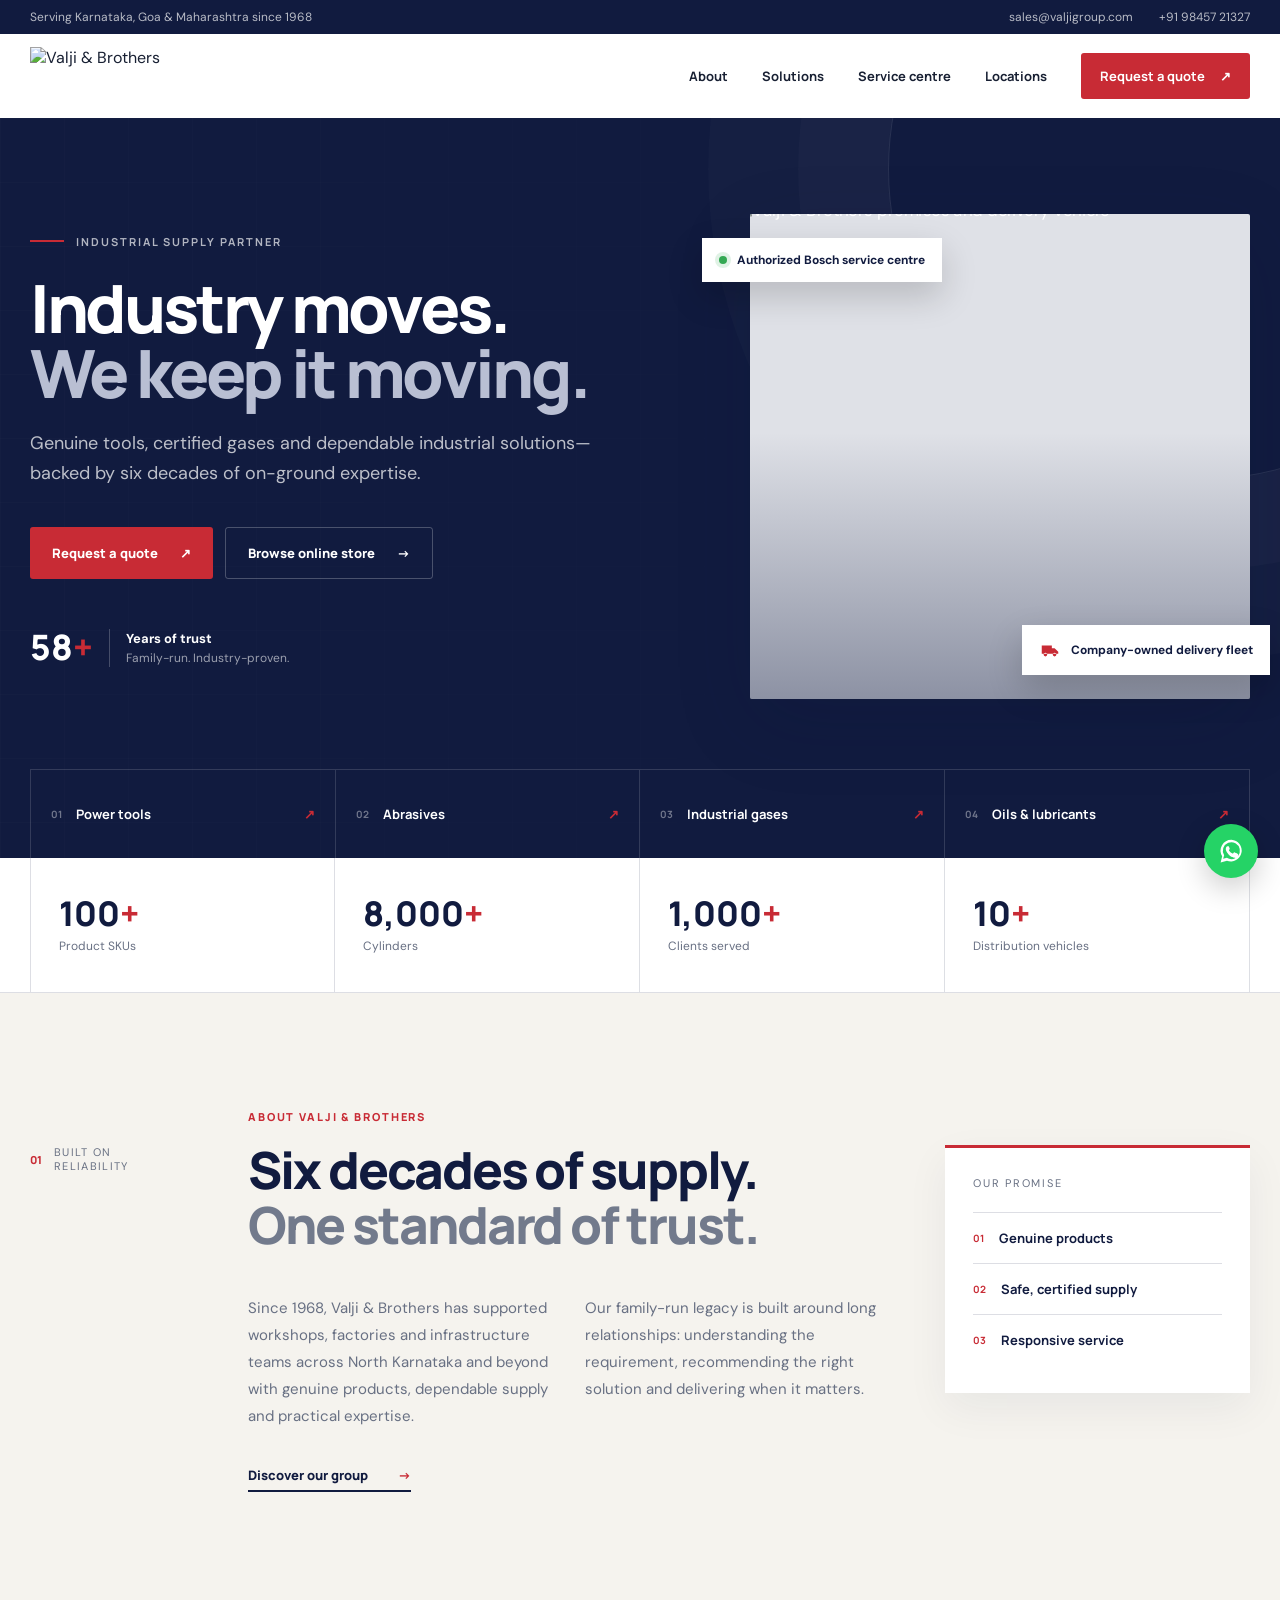
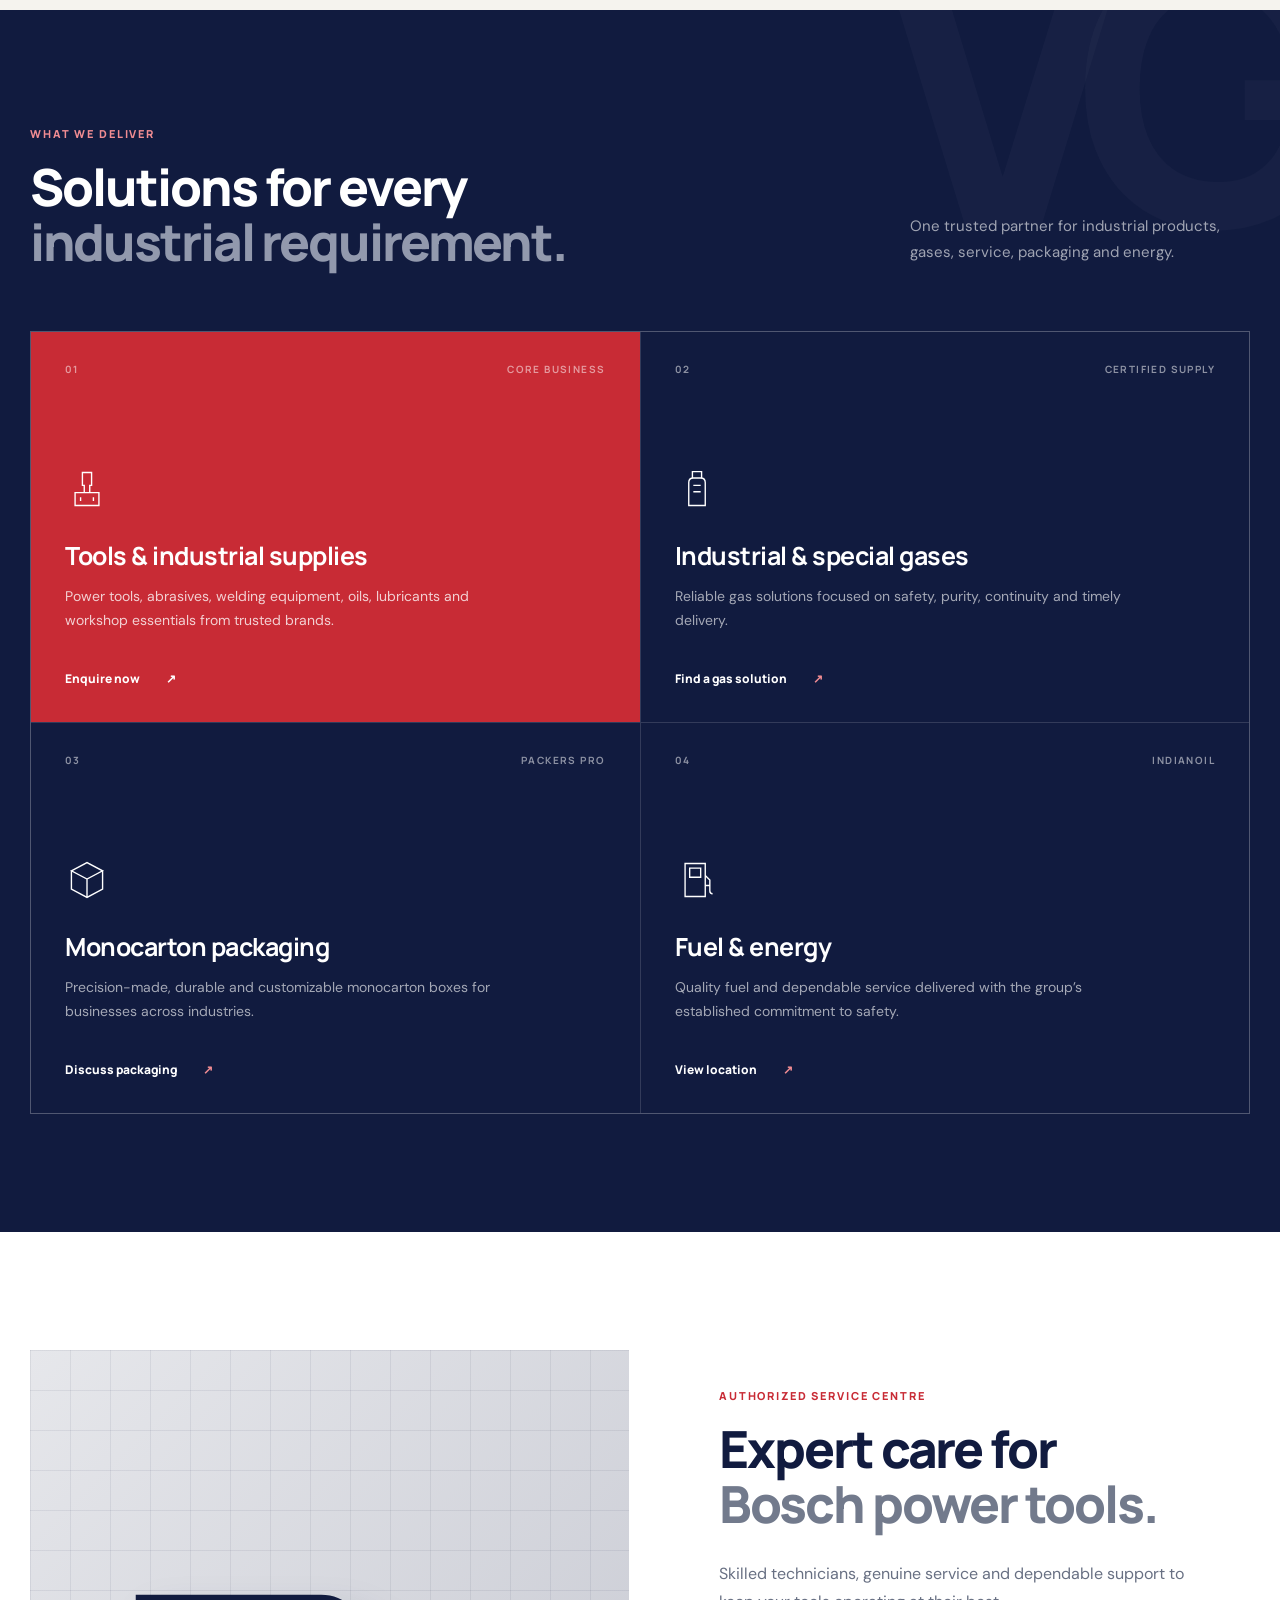
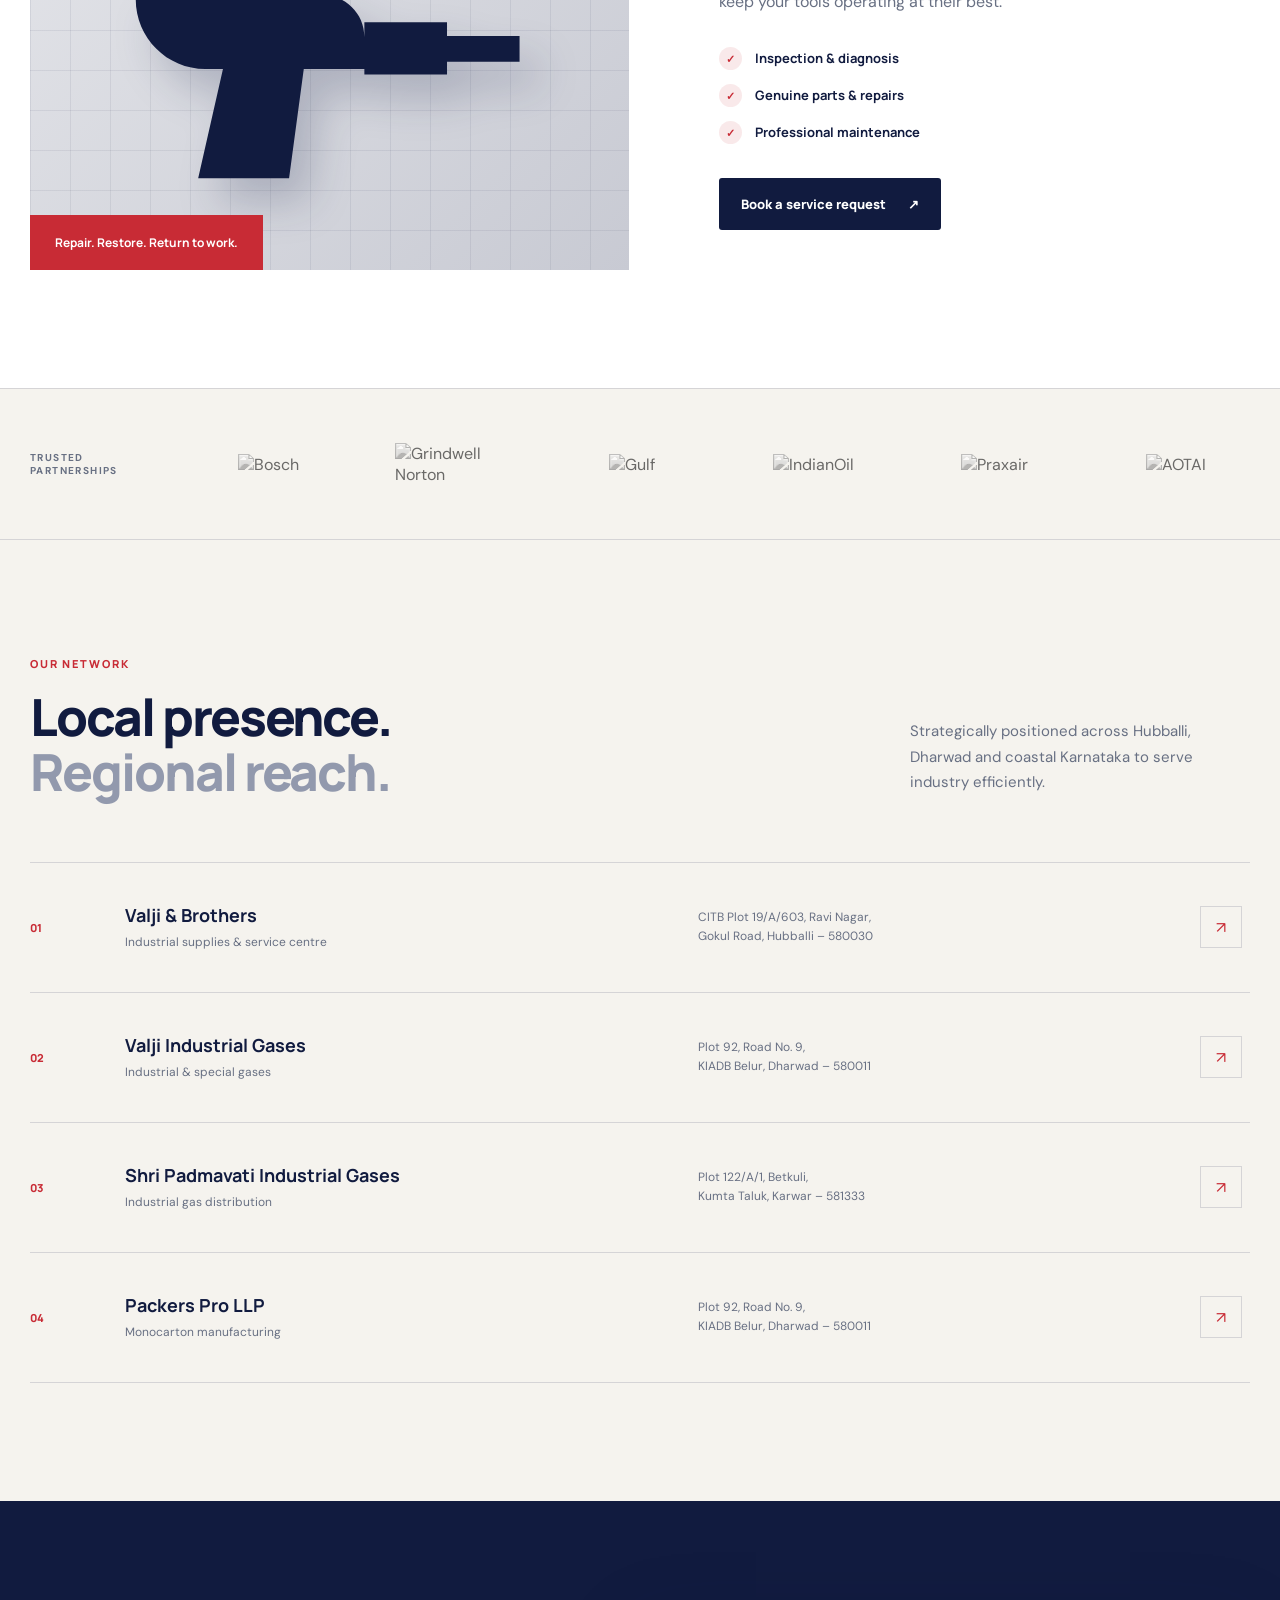
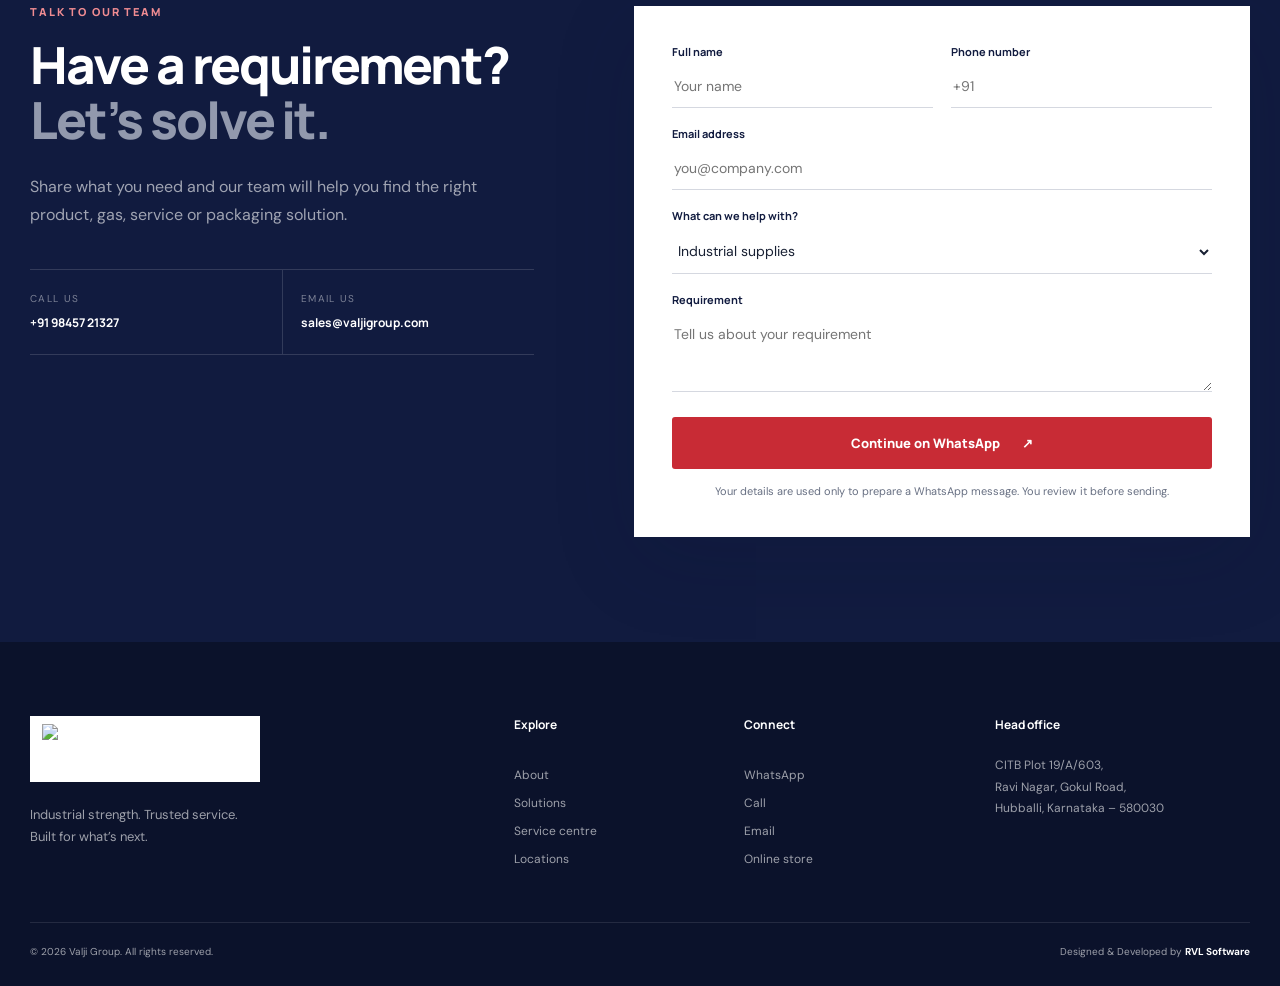
==== commit e9c54d73: "Update footer development credit" ====
--- a/index.html
+++ b/index.html
@@ -336,7 +336,7 @@
       <div class="footer-links"><h3>Connect</h3><a href="https://wa.me/919845721327" target="_blank" rel="noopener noreferrer">WhatsApp</a><a href="tel:+919845721327">Call</a><a href="mailto:sales@valjigroup.com">Email</a><a href="https://store.valjigroup.com/" target="_blank" rel="noopener noreferrer">Online store</a></div>
       <div class="footer-address"><h3>Head office</h3><p>CITB Plot 19/A/603,<br>Ravi Nagar, Gokul Road,<br>Hubballi, Karnataka – 580030</p></div>
     </div>
-    <div class="shell footer-bottom"><p>© <span data-year>2026</span> Valji Group. All rights reserved.</p><p>Industrial supply partner since 1968</p></div>
+    <div class="shell footer-bottom"><p>© <span data-year>2026</span> Valji Group. All rights reserved.</p><p>Designed &amp; Developed by <a href="https://rvlsoftware.com" target="_blank" rel="noopener noreferrer">RVL Software</a></p></div>
   </footer>
 
   <a class="whatsapp" href="https://wa.me/919845721327?text=Hello%20Valji%20%26%20Brothers%2C%20I%20have%20an%20industrial%20requirement." target="_blank" rel="noopener noreferrer" aria-label="Contact Valji and Brothers on WhatsApp">
--- a/assets/css/styles.css
+++ b/assets/css/styles.css
@@ -196,6 +196,8 @@
 .footer-address p { margin: 0; font-size: 12px; line-height: 1.8; }
 .footer-bottom { display: flex; justify-content: space-between; border-top: 1px solid rgba(255,255,255,.1); padding: 22px 0 28px; font-size: 10px; }
 .footer-bottom p { margin: 0; }
+.footer-bottom a { color: var(--white); font-weight: 700; }
+.footer-bottom a:hover { color: #f08c92; }
 .whatsapp { position: fixed; z-index: 90; right: 22px; bottom: 22px; display: grid; place-items: center; width: 54px; height: 54px; border-radius: 50%; background: #25d366; color: var(--white); box-shadow: 0 10px 30px rgba(0,0,0,.2); transition: transform .2s ease; }
 .whatsapp:hover { transform: translateY(-3px) scale(1.03); }
 .whatsapp svg { width: 29px; fill: currentColor; }
